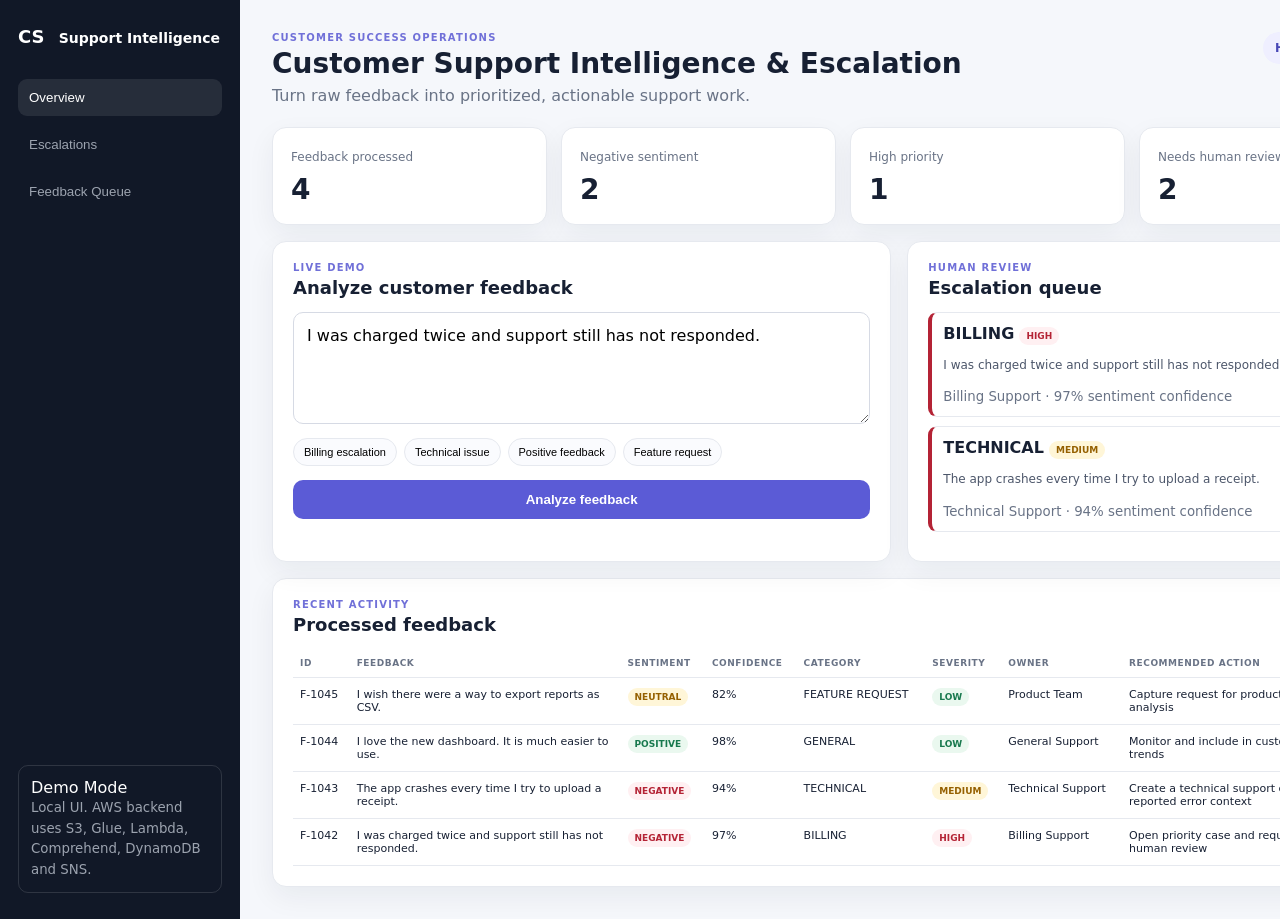
==== project1-feedback-analysis/dashboard/index.html @ c8b47126 "Add support operations dashboard and update architecture documentation" ====
<!doctype html>
<html lang="en">
<head>
<meta charset="utf-8">
<meta name="viewport" content="width=device-width,initial-scale=1">
<title>Customer Support Intelligence</title>
<link rel="stylesheet" href="styles.css">
</head>
<body>
<div class="layout">
<aside>
  <div class="brand">CS <span>Support Intelligence</span></div>
  <button class="active">Overview</button>
  <button>Escalations</button>
  <button>Feedback Queue</button>
  <div class="note">Demo Mode<br><small>Local UI. AWS backend uses S3, Glue, Lambda, Comprehend, DynamoDB and SNS.</small></div>
</aside>
<main>
  <header>
    <div><p class="eyebrow">CUSTOMER SUCCESS OPERATIONS</p><h1>Customer Support Intelligence &amp; Escalation</h1><p>Turn raw feedback into prioritized, actionable support work.</p></div>
    <span class="badge">Human-in-the-loop</span>
  </header>

  <section id="metrics" class="metrics"></section>

  <section class="grid">
    <div class="panel">
      <p class="eyebrow">LIVE DEMO</p><h2>Analyze customer feedback</h2>
      <textarea id="input">I was charged twice and support still has not responded.</textarea>
      <div class="examples">
        <button data-example="billing">Billing escalation</button>
        <button data-example="technical">Technical issue</button>
        <button data-example="positive">Positive feedback</button>
        <button data-example="feature">Feature request</button>
      </div>
      <button id="analyze" class="primary">Analyze feedback</button>
      <div id="result"></div>
    </div>

    <div class="panel">
      <div class="panel-head"><div><p class="eyebrow">HUMAN REVIEW</p><h2>Escalation queue</h2></div><span id="count" class="count"></span></div>
      <div id="queue"></div>
    </div>
  </section>

  <section class="panel">
    <p class="eyebrow">RECENT ACTIVITY</p><h2>Processed feedback</h2>
    <div class="table-wrap"><table><thead><tr><th>ID</th><th>Feedback</th><th>Sentiment</th><th>Confidence</th><th>Category</th><th>Severity</th><th>Owner</th><th>Recommended action</th></tr></thead><tbody id="table"></tbody></table></div>
  </section>
</main>
</div>
<script src="script.js"></script>
</body>
</html>
---- project1-feedback-analysis/dashboard/styles.css ----
*{box-sizing:border-box}body{margin:0;font-family:Inter,system-ui,sans-serif;background:#f5f7fb;color:#172033}.layout{min-height:100vh;display:grid;grid-template-columns:240px 1fr}aside{background:#111827;color:#fff;padding:26px 18px;display:flex;flex-direction:column;gap:10px}.brand{font-weight:800;font-size:18px;margin-bottom:22px}.brand span{font-size:14px;margin-left:8px}.note{margin-top:auto;border:1px solid #ffffff20;padding:12px;border-radius:10px;color:#fff}.note small{color:#9ca3af;line-height:1.4}aside button{border:0;background:transparent;color:#9ca3af;text-align:left;padding:11px;border-radius:9px}.active{background:#ffffff17!important;color:#fff!important}main{padding:32px;max-width:1500px;width:100%}header{display:flex;justify-content:space-between;gap:20px;align-items:flex-start;margin-bottom:22px}header h1{margin:4px 0 6px;font-size:28px}header p{margin:0;color:#697386}.eyebrow{font-size:10px;letter-spacing:.12em;font-weight:800;color:#7070d8;margin:0}.badge{background:#efefff;color:#4747b6;border-radius:999px;padding:9px 12px;font-size:12px;font-weight:800}.metrics{display:grid;grid-template-columns:repeat(4,1fr);gap:14px;margin-bottom:16px}.metric,.panel{background:#fff;border:1px solid #e6e9ef;border-radius:14px;box-shadow:0 10px 28px #1922380f}.metric{padding:18px}.metric span{font-size:12px;color:#697386}.metric b{display:block;font-size:28px;margin-top:8px}.grid{display:grid;grid-template-columns:1.1fr .9fr;gap:16px;margin-bottom:16px}.panel{padding:20px}.panel h2{margin:4px 0 14px;font-size:18px}.panel-head{display:flex;justify-content:space-between;gap:16px}.count{background:#fff0f2;color:#b42335;border-radius:999px;padding:6px 9px;font-size:10px;font-weight:800;height:max-content}textarea{width:100%;min-height:112px;border:1px solid #d6dae4;border-radius:10px;padding:13px;font:inherit}.examples{display:flex;gap:7px;flex-wrap:wrap;margin:10px 0 14px}.examples button{border:1px solid #e6e9ef;background:#fafbfe;border-radius:999px;padding:7px 10px;font-size:11px}.primary{width:100%;border:0;border-radius:10px;background:#5b5bd6;color:#fff;padding:12px;font-weight:800}.result{border-top:1px solid #e6e9ef;margin-top:14px;padding-top:14px}.result-grid{display:grid;grid-template-columns:repeat(2,1fr);gap:9px}.result-grid div{border:1px solid #e6e9ef;background:#fafbfc;border-radius:9px;padding:10px}.result-grid span{display:block;color:#697386;font-size:10px;margin-bottom:4px}.action{margin-top:9px;background:#efefff;color:#4040a8;padding:11px;border-radius:9px;font-size:12px}.queue-card{border:1px solid #e6e9ef;border-left:4px solid #b42335;border-radius:9px;padding:11px;margin-bottom:9px}.queue-card p{font-size:12px;color:#4c566a;line-height:1.45}.queue-card small{color:#697386}.pill{display:inline-block;border-radius:999px;padding:4px 7px;font-size:9px;font-weight:800}.negative,.high{background:#fff0f2;color:#b42335}.positive,.low{background:#eaf8ef;color:#18794e}.neutral,.mixed,.medium{background:#fff6d8;color:#956000}.table-wrap{overflow-x:auto}table{width:100%;border-collapse:collapse;min-width:1100px}th{text-align:left;color:#697386;font-size:9px;text-transform:uppercase;letter-spacing:.06em;padding:9px 7px;border-bottom:1px solid #e6e9ef}td{padding:10px 7px;border-bottom:1px solid #e6e9ef;font-size:11px;vertical-align:top}td:nth-child(2),td:nth-child(8){max-width:250px}@media(max-width:900px){.layout{grid-template-columns:1fr}aside{display:none}.grid{grid-template-columns:1fr}.metrics{grid-template-columns:repeat(2,1fr)}main{padding:20px}}
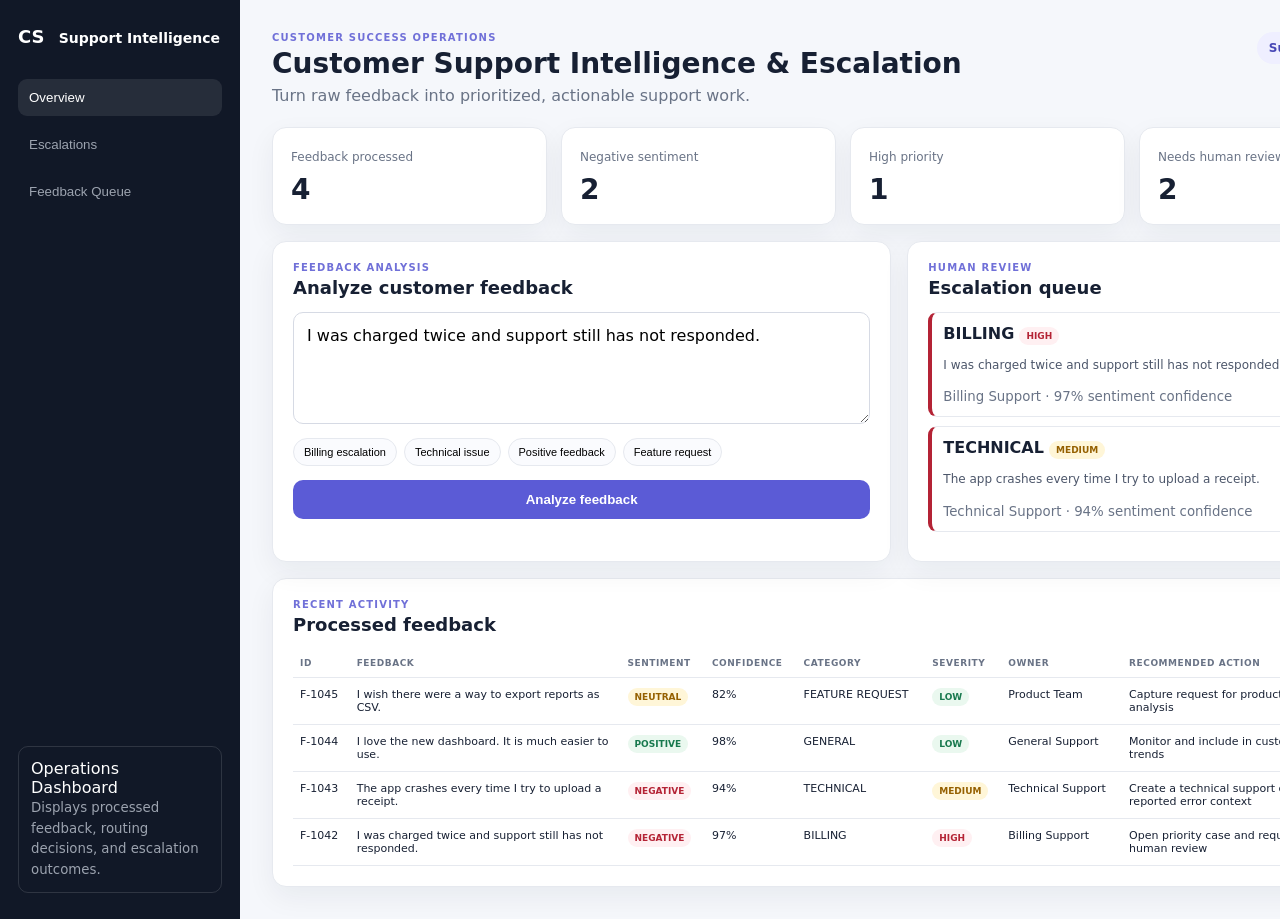
==== commit 1d051807: "Polish support operations dashboard" ====
--- a/project1-feedback-analysis/dashboard/index.html
+++ b/project1-feedback-analysis/dashboard/index.html
@@ -13,19 +13,19 @@
   <button class="active">Overview</button>
   <button>Escalations</button>
   <button>Feedback Queue</button>
-  <div class="note">Demo Mode<br><small>Local UI. AWS backend uses S3, Glue, Lambda, Comprehend, DynamoDB and SNS.</small></div>
+  <div class="note">Operations Dashboard<br><small>Displays processed feedback, routing decisions, and escalation outcomes.</small></div>
 </aside>
 <main>
   <header>
     <div><p class="eyebrow">CUSTOMER SUCCESS OPERATIONS</p><h1>Customer Support Intelligence &amp; Escalation</h1><p>Turn raw feedback into prioritized, actionable support work.</p></div>
-    <span class="badge">Human-in-the-loop</span>
+    <span class="badge">Support Operations</span>
   </header>
 
   <section id="metrics" class="metrics"></section>
 
   <section class="grid">
     <div class="panel">
-      <p class="eyebrow">LIVE DEMO</p><h2>Analyze customer feedback</h2>
+      <p class="eyebrow">FEEDBACK ANALYSIS</p><h2>Analyze customer feedback</h2>
       <textarea id="input">I was charged twice and support still has not responded.</textarea>
       <div class="examples">
         <button data-example="billing">Billing escalation</button>
